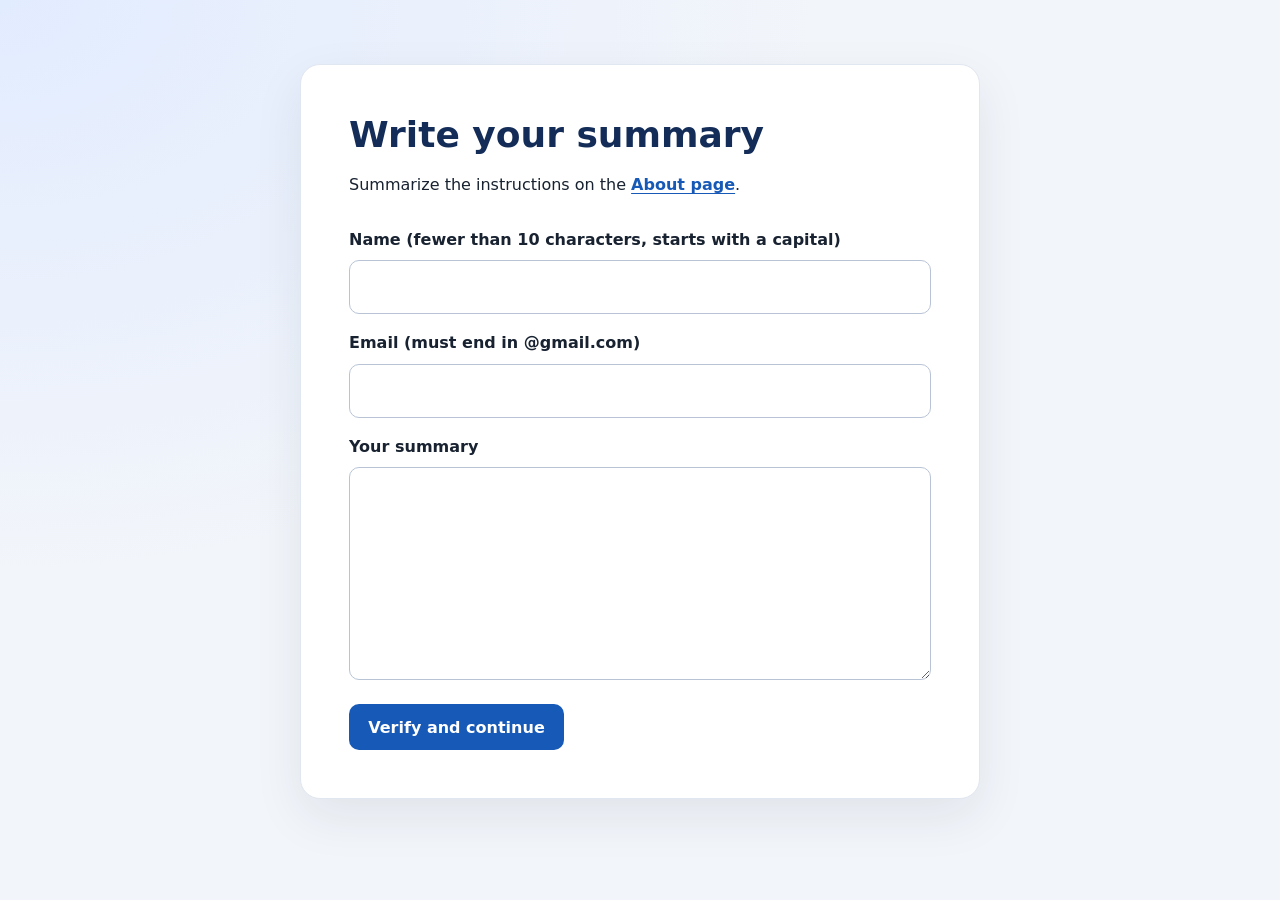
==== src/main/webapp/test.html @ 2d76cbe0 "first commit" ====
<!doctype html>
<html lang="en">
<head>
    <meta charset="UTF-8">
    <meta name="viewport" content="width=device-width, initial-scale=1">
    <title>Summary test</title>
    <link rel="stylesheet" href="styles.css">
</head>
<body>
    <main>
        <h1>Write your summary</h1>
        <p>Summarize the instructions on the <a href="About.html">About page</a>.</p>
        <form action="Verify.jsp" method="post" accept-charset="UTF-8">
            <p>
                <label for="name">Name (fewer than 10 characters, starts with a capital)</label><br>
                <input id="name" name="name" type="text" maxlength="9" required>
            </p>
            <p>
                <label for="email">Email (must end in @gmail.com)</label><br>
                <input id="email" name="email" type="email" required>
            </p>
            <p>
                <label for="summary">Your summary</label><br>
                <textarea id="summary" name="summary" rows="7" cols="50" required></textarea>
            </p>
            <button type="submit">Verify and continue</button>
        </form>
    </main>
</body>
</html>
---- src/main/webapp/styles.css ----
:root {
    color-scheme: light;
    font-family: system-ui, -apple-system, BlinkMacSystemFont, "Segoe UI", sans-serif;
    color: #182230;
    background: #f2f5fa;
    font-synthesis: none;
    text-rendering: optimizeLegibility;
}

* {
    box-sizing: border-box;
}

body {
    min-width: 320px;
    min-height: 100vh;
    margin: 0;
    padding: clamp(1rem, 5vw, 4rem) 1rem;
    background:
        radial-gradient(ellipse at top left, #e2ecff 0, transparent 45%),
        #f2f5fa;
}

main {
    width: min(100%, 680px);
    margin: 0 auto;
    padding: clamp(1.5rem, 5vw, 3rem);
    border: 1px solid #e1e7f0;
    border-radius: 20px;
    background: #fff;
    box-shadow: 0 18px 50px rgb(24 34 48 / 8%);
}

h1 {
    margin: 0 0 1rem;
    color: #142d58;
    font-size: clamp(1.75rem, 4vw, 2.25rem);
    line-height: 1.2;
}

h2 {
    margin-top: 2rem;
    color: #142d58;
}

p,
li {
    line-height: 1.65;
}

a {
    color: #1759b7;
    font-weight: 650;
    text-underline-offset: 0.2em;
}

a:hover {
    color: #0d3979;
}

form {
    margin-top: 1.75rem;
}

label {
    display: inline-block;
    margin-bottom: 0.45rem;
    font-weight: 650;
}

input,
textarea {
    width: 100%;
    padding: 0.8rem 0.9rem;
    border: 1px solid #b8c4d6;
    border-radius: 10px;
    color: inherit;
    background: #fff;
    font: inherit;
}

textarea {
    min-height: 150px;
    resize: vertical;
}

input:focus,
textarea:focus {
    border-color: #2463c2;
    outline: 3px solid rgb(36 99 194 / 18%);
}

button {
    display: inline-flex;
    align-items: center;
    justify-content: center;
    min-height: 46px;
    padding: 0.7rem 1.2rem;
    border: 0;
    border-radius: 10px;
    color: #fff;
    background: #1759b7;
    font: inherit;
    font-weight: 700;
    cursor: pointer;
}

button:hover {
    background: #0d3979;
}

button:focus-visible,
a:focus-visible {
    outline: 3px solid #91b9f5;
    outline-offset: 3px;
}

code {
    padding: 0.1rem 0.35rem;
    border-radius: 5px;
    background: #edf2fa;
}
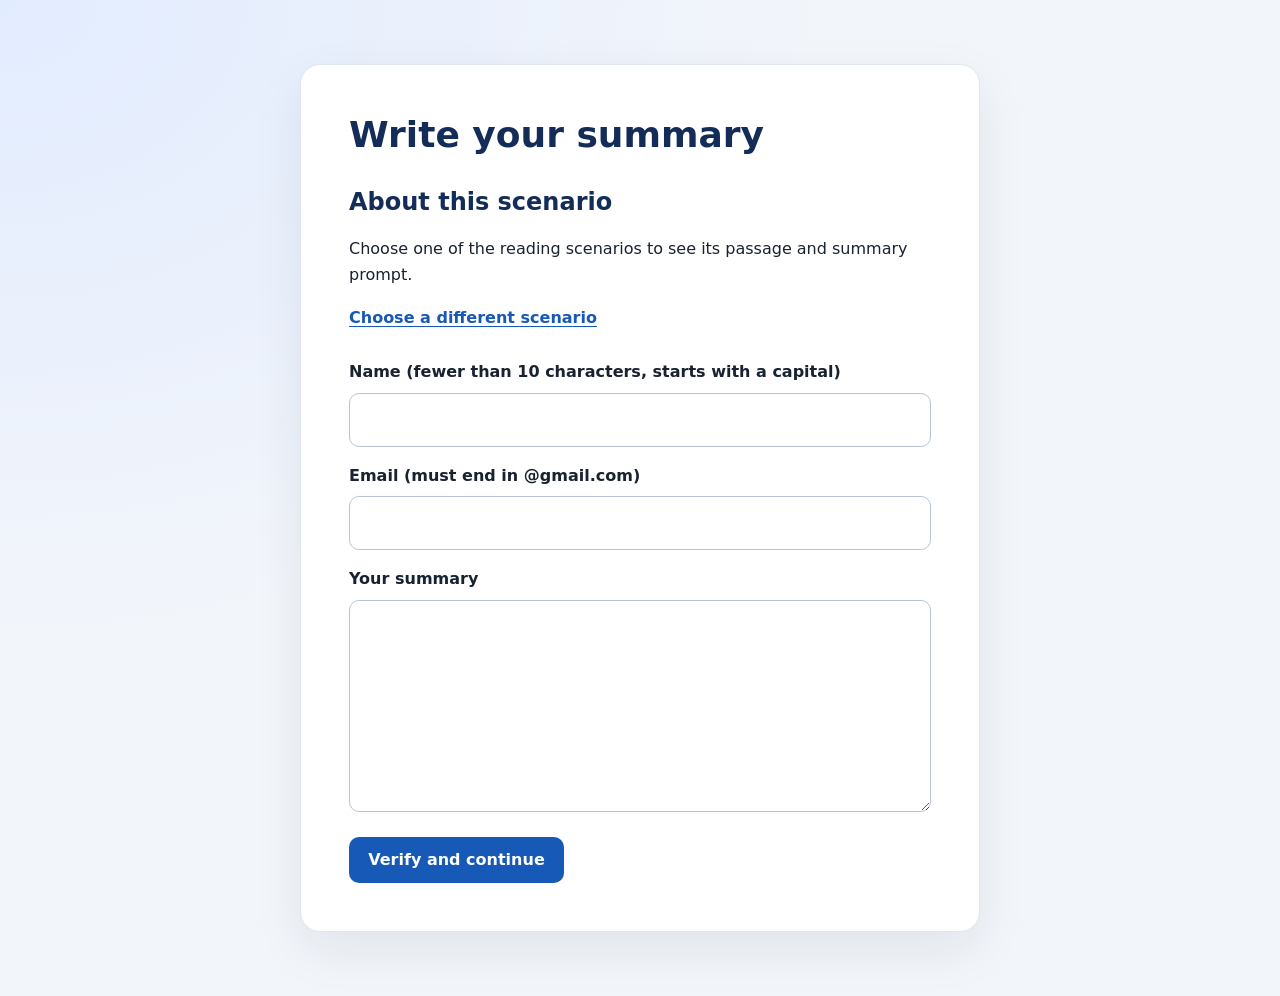
==== commit 9cea2801: "second commit" ====
--- a/src/main/webapp/test.html
+++ b/src/main/webapp/test.html
@@ -8,23 +8,66 @@
 </head>
 <body>
     <main>
-        <h1>Write your summary</h1>
-        <p>Summarize the instructions on the <a href="About.html">About page</a>.</p>
+        <h1 id="page-title">Write your summary</h1>
+        <section aria-labelledby="scenario-title">
+            <h2 id="scenario-title">About this scenario</h2>
+            <p id="scenario-description">Choose a scenario before writing your summary.</p>
+            <p><a href="scenarios.html">Choose a different scenario</a></p>
+        </section>
         <form action="Verify.jsp" method="post" accept-charset="UTF-8">
+            <input id="scenario" name="scenario" type="hidden" value="">
             <p>
-                <label for="name">Name (fewer than 10 characters, starts with a capital)</label><br>
+                <label for="name">Name (fewer than 10 characters, starts with a capital)</label>
                 <input id="name" name="name" type="text" maxlength="9" required>
             </p>
             <p>
-                <label for="email">Email (must end in @gmail.com)</label><br>
+                <label for="email">Email (must end in @gmail.com)</label>
                 <input id="email" name="email" type="email" required>
             </p>
             <p>
-                <label for="summary">Your summary</label><br>
+                <label id="summary-label" for="summary">Your summary</label>
                 <textarea id="summary" name="summary" rows="7" cols="50" required></textarea>
             </p>
             <button type="submit">Verify and continue</button>
         </form>
     </main>
+    <script>
+        const scenarios = {
+            reading: {
+                title: "Building a daily reading habit",
+                description: "A student wants to read more but has a busy schedule. They start with ten minutes each evening, keep a book nearby, and track their progress. After a few weeks, reading becomes a steady habit.",
+                prompt: "Summarize how the student builds a regular reading habit."
+            },
+            teamwork: {
+                title: "Working together on a team project",
+                description: "A project team has a short deadline. Members agree on a shared goal, divide the work according to their strengths, check in regularly, and ask for help when a task is blocked. They review the result together before submitting it.",
+                prompt: "Summarize how the team organizes its work and handles challenges."
+            },
+            environment: {
+                title: "Reducing waste at school",
+                description: "A school notices that many disposable cups and paper sheets are thrown away each day. Students bring reusable bottles, teachers share digital handouts when practical, and volunteers measure the waste each week to see whether the changes help.",
+                prompt: "Summarize the actions the school takes to reduce waste and measure progress."
+            },
+            planning: {
+                title: "Planning a community garden",
+                description: "Neighbors turn an unused space into a garden. They ask residents what they want to grow, plan plots and paths, share tools, and create a watering schedule. They also leave a few beds open for people who cannot commit to a full plot.",
+                prompt: "Summarize the steps neighbors take to plan an inclusive garden."
+            }
+        };
+
+        const selectedScenario = new URLSearchParams(window.location.search).get("scenario");
+        const scenario = scenarios[selectedScenario];
+        if (scenario) {
+            document.getElementById("page-title").textContent = scenario.prompt;
+            document.getElementById("scenario-title").textContent = scenario.title;
+            document.getElementById("scenario-description").textContent = scenario.description;
+            document.getElementById("summary-label").textContent = "Your summary";
+            document.getElementById("scenario").value = selectedScenario;
+        } else {
+            document.getElementById("scenario-description").textContent =
+                "Choose one of the reading scenarios to see its passage and summary prompt.";
+            document.querySelector("form button").disabled = true;
+        }
+    </script>
 </body>
 </html>
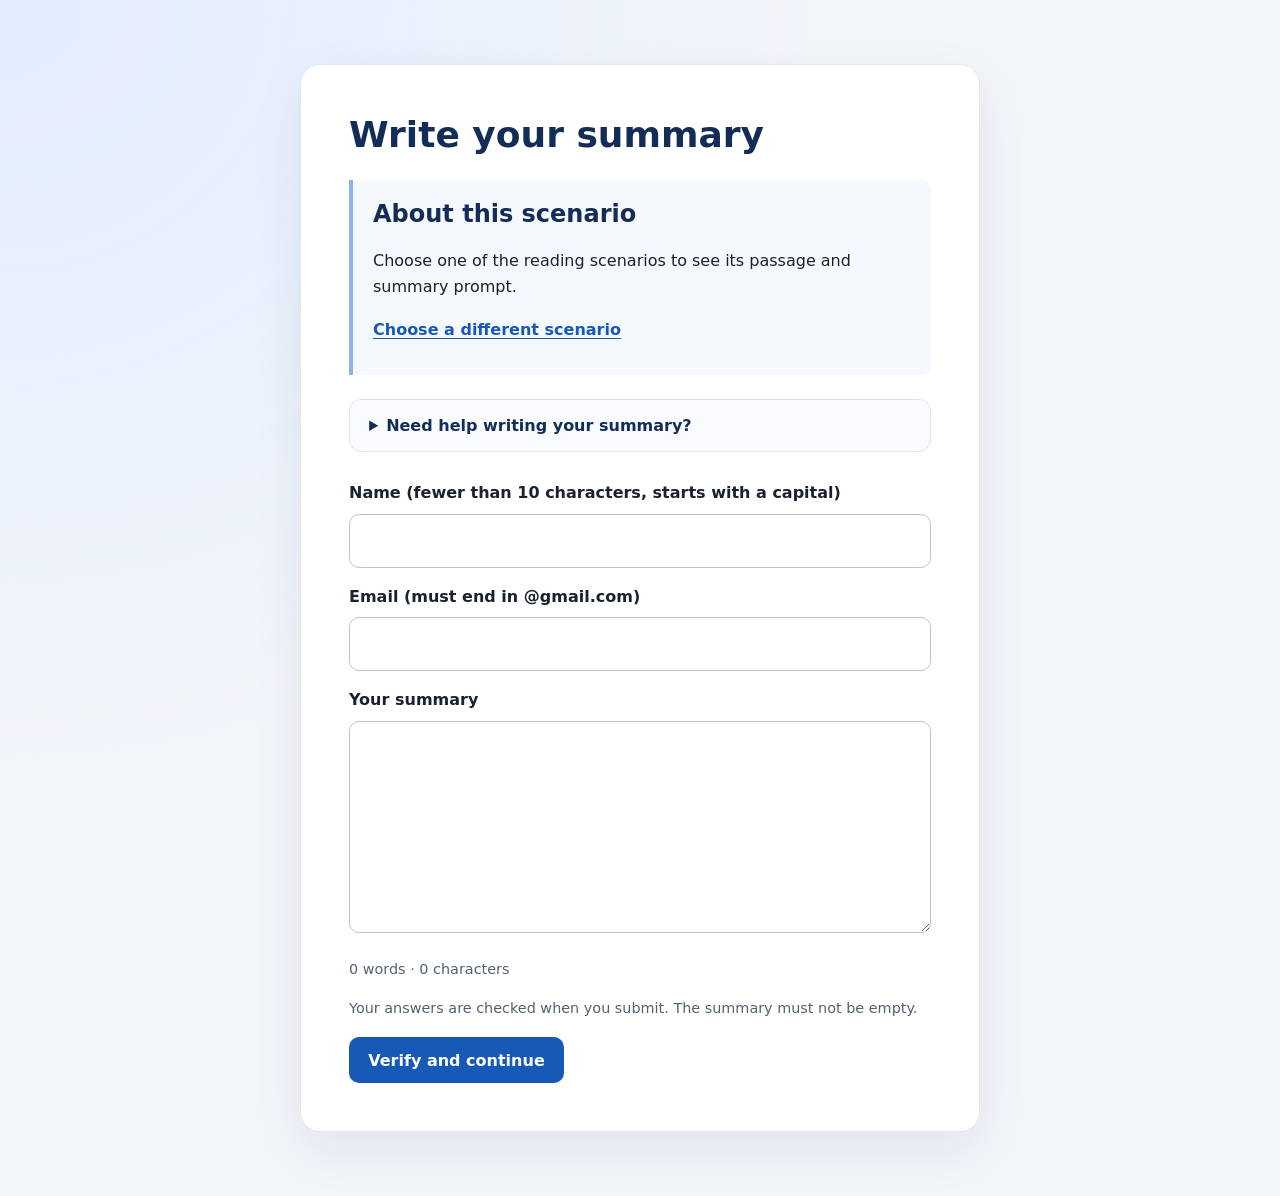
==== commit 0e982573: "third commit" ====
--- a/src/main/webapp/test.html
+++ b/src/main/webapp/test.html
@@ -14,6 +14,15 @@
             <p id="scenario-description">Choose a scenario before writing your summary.</p>
             <p><a href="scenarios.html">Choose a different scenario</a></p>
         </section>
+        <details class="writing-tips">
+            <summary>Need help writing your summary?</summary>
+            <ul>
+                <li>State the main idea in your own words.</li>
+                <li>Include the most important actions or details.</li>
+                <li>Leave out repeated information and small details.</li>
+                <li>Reread your summary to check that it is clear.</li>
+            </ul>
+        </details>
         <form action="Verify.jsp" method="post" accept-charset="UTF-8">
             <input id="scenario" name="scenario" type="hidden" value="">
             <p>
@@ -27,7 +36,9 @@
             <p>
                 <label id="summary-label" for="summary">Your summary</label>
                 <textarea id="summary" name="summary" rows="7" cols="50" required></textarea>
+                <p id="summary-count" class="field-hint" aria-live="polite">0 words · 0 characters</p>
             </p>
+            <p class="field-hint">Your answers are checked when you submit. The summary must not be empty.</p>
             <button type="submit">Verify and continue</button>
         </form>
     </main>
@@ -57,6 +68,16 @@
 
         const selectedScenario = new URLSearchParams(window.location.search).get("scenario");
         const scenario = scenarios[selectedScenario];
+        const summaryInput = document.getElementById("summary");
+        const summaryCount = document.getElementById("summary-count");
+
+        summaryInput.addEventListener("input", () => {
+            const text = summaryInput.value.trim();
+            const wordCount = text ? text.split(/\s+/).length : 0;
+            summaryCount.textContent =
+                `${wordCount} ${wordCount === 1 ? "word" : "words"} · ${summaryInput.value.length} characters`;
+        });
+
         if (scenario) {
             document.getElementById("page-title").textContent = scenario.prompt;
             document.getElementById("scenario-title").textContent = scenario.title;
--- a/src/main/webapp/styles.css
+++ b/src/main/webapp/styles.css
@@ -62,6 +62,36 @@
     margin-top: 1.75rem;
 }
 
+section {
+    margin: 1.5rem 0;
+    padding: 0.25rem 1.25rem 1rem;
+    border-left: 4px solid #8bb2ed;
+    border-radius: 0 10px 10px 0;
+    background: #f5f8fd;
+}
+
+section h2 {
+    margin-top: 1rem;
+}
+
+.writing-tips {
+    margin: 1.5rem 0;
+    padding: 1rem 1.2rem;
+    border: 1px solid #dbe5f2;
+    border-radius: 12px;
+    background: #f9fbfe;
+}
+
+.writing-tips summary {
+    color: #142d58;
+    font-weight: 700;
+    cursor: pointer;
+}
+
+.writing-tips li + li {
+    margin-top: 0.35rem;
+}
+
 label {
     display: inline-block;
     margin-bottom: 0.45rem;
@@ -82,6 +112,12 @@
 textarea {
     min-height: 150px;
     resize: vertical;
+}
+
+.field-hint {
+    margin: 0.4rem 0 1rem;
+    color: #526174;
+    font-size: 0.9rem;
 }
 
 input:focus,
